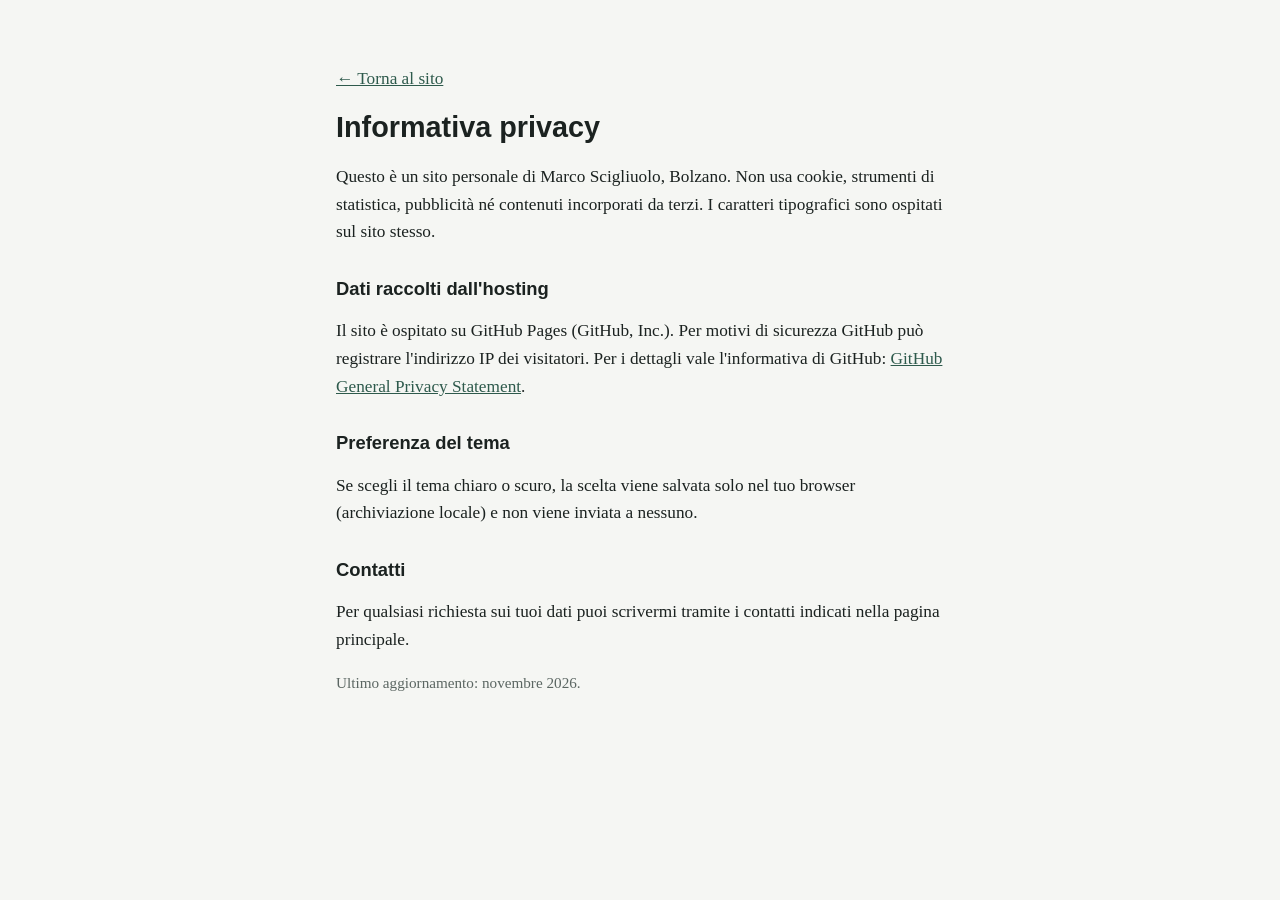
==== privacy.html @ 16144907 "Prima versione del sito: chi sono, work in progress, BIM News, contatti Co-Authored-By: Claude Opus " ====
<!DOCTYPE html>
<html lang="it">
<head>
<meta charset="utf-8">
<meta name="viewport" content="width=device-width, initial-scale=1">
<title>Privacy · Marco Scigliuolo</title>
<meta name="color-scheme" content="light dark">
<style>
:root{--bg:#f5f6f3;--ink:#1b2220;--muted:#5b6662;--accent:#2e5a4c}
@media (prefers-color-scheme:dark){:root{--bg:#121715;--ink:#e6ebe8;--muted:#97a39e;--accent:#8fc4ae}}
body{margin:0;background:var(--bg);color:var(--ink);font:1.08rem/1.6 Georgia,"Times New Roman",serif}
main{max-width:38rem;margin:0 auto;padding:3rem max(16px,env(safe-area-inset-right,0px)) 4rem max(16px,env(safe-area-inset-left,0px))}
h1{font:700 1.8rem/1.1 "Arial Narrow",Arial,sans-serif}
h2{font:700 1.15rem/1.2 "Arial Narrow",Arial,sans-serif;margin-top:2rem}
a{color:var(--accent)}
p.small{color:var(--muted);font-size:.95rem}
</style>
</head>
<body>
<main>
<p><a href="./">← Torna al sito</a></p>
<h1>Informativa privacy</h1>
<p>Questo è un sito personale di Marco Scigliuolo, Bolzano. Non usa cookie, strumenti di statistica, pubblicità né contenuti incorporati da terzi. I caratteri tipografici sono ospitati sul sito stesso.</p>
<h2>Dati raccolti dall'hosting</h2>
<p>Il sito è ospitato su GitHub Pages (GitHub, Inc.). Per motivi di sicurezza GitHub può registrare l'indirizzo IP dei visitatori. Per i dettagli vale l'informativa di GitHub: <a href="https://docs.github.com/en/site-policy/privacy-policies/github-general-privacy-statement" rel="noopener">GitHub General Privacy Statement</a>.</p>
<h2>Preferenza del tema</h2>
<p>Se scegli il tema chiaro o scuro, la scelta viene salvata solo nel tuo browser (archiviazione locale) e non viene inviata a nessuno.</p>
<h2>Contatti</h2>
<p>Per qualsiasi richiesta sui tuoi dati puoi scrivermi tramite i contatti indicati nella pagina principale.</p>
<p class="small">Ultimo aggiornamento: novembre 2026.</p>
</main>
</body>
</html>
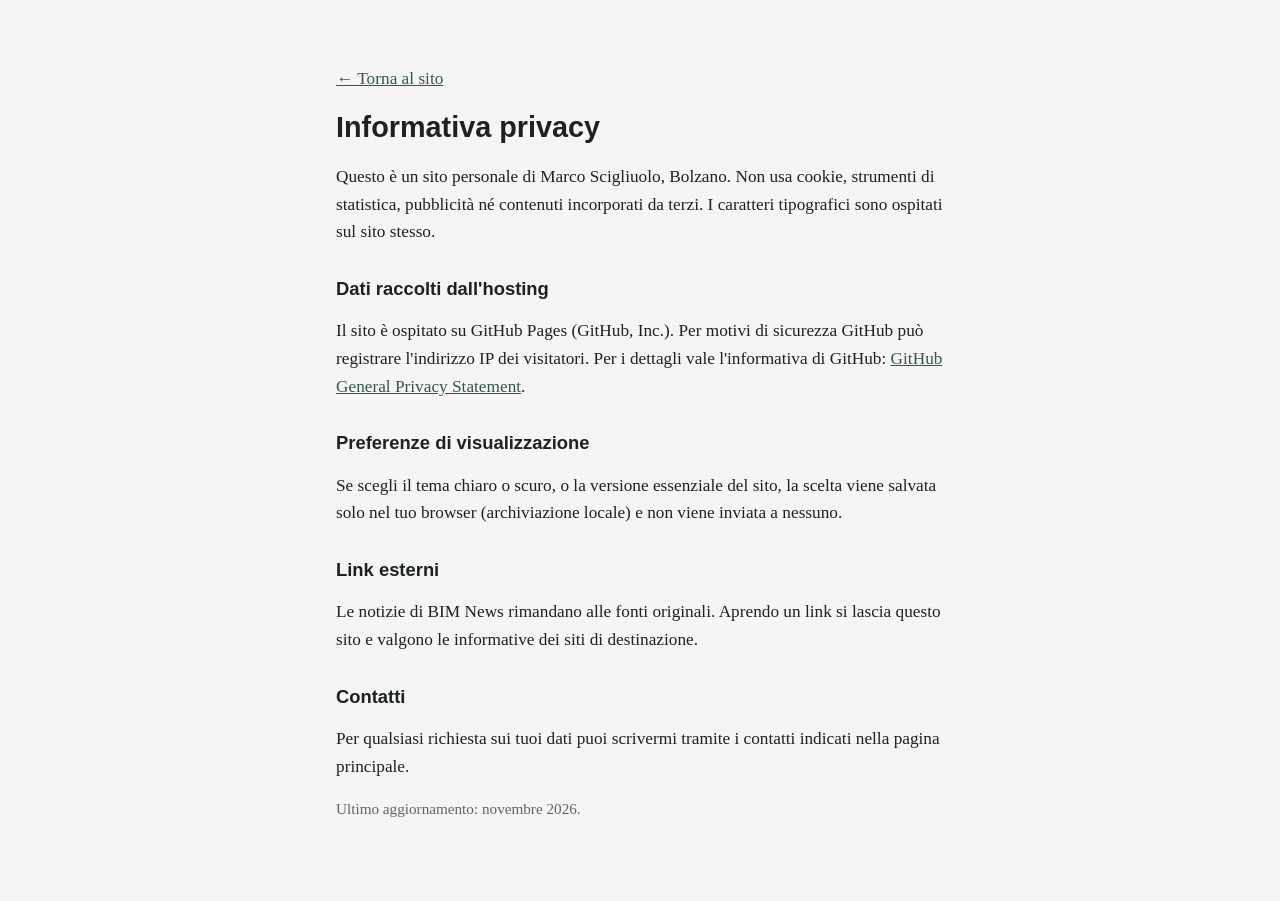
==== commit 2ccb7dea: "Sito a pagine: home con anteprime, BIM News con mappa e filtri, timeline delle norme - Home con ante" ====
--- a/privacy.html
+++ b/privacy.html
@@ -23,8 +23,10 @@
 <p>Questo è un sito personale di Marco Scigliuolo, Bolzano. Non usa cookie, strumenti di statistica, pubblicità né contenuti incorporati da terzi. I caratteri tipografici sono ospitati sul sito stesso.</p>
 <h2>Dati raccolti dall'hosting</h2>
 <p>Il sito è ospitato su GitHub Pages (GitHub, Inc.). Per motivi di sicurezza GitHub può registrare l'indirizzo IP dei visitatori. Per i dettagli vale l'informativa di GitHub: <a href="https://docs.github.com/en/site-policy/privacy-policies/github-general-privacy-statement" rel="noopener">GitHub General Privacy Statement</a>.</p>
-<h2>Preferenza del tema</h2>
-<p>Se scegli il tema chiaro o scuro, la scelta viene salvata solo nel tuo browser (archiviazione locale) e non viene inviata a nessuno.</p>
+<h2>Preferenze di visualizzazione</h2>
+<p>Se scegli il tema chiaro o scuro, o la versione essenziale del sito, la scelta viene salvata solo nel tuo browser (archiviazione locale) e non viene inviata a nessuno.</p>
+<h2>Link esterni</h2>
+<p>Le notizie di BIM News rimandano alle fonti originali. Aprendo un link si lascia questo sito e valgono le informative dei siti di destinazione.</p>
 <h2>Contatti</h2>
 <p>Per qualsiasi richiesta sui tuoi dati puoi scrivermi tramite i contatti indicati nella pagina principale.</p>
 <p class="small">Ultimo aggiornamento: novembre 2026.</p>
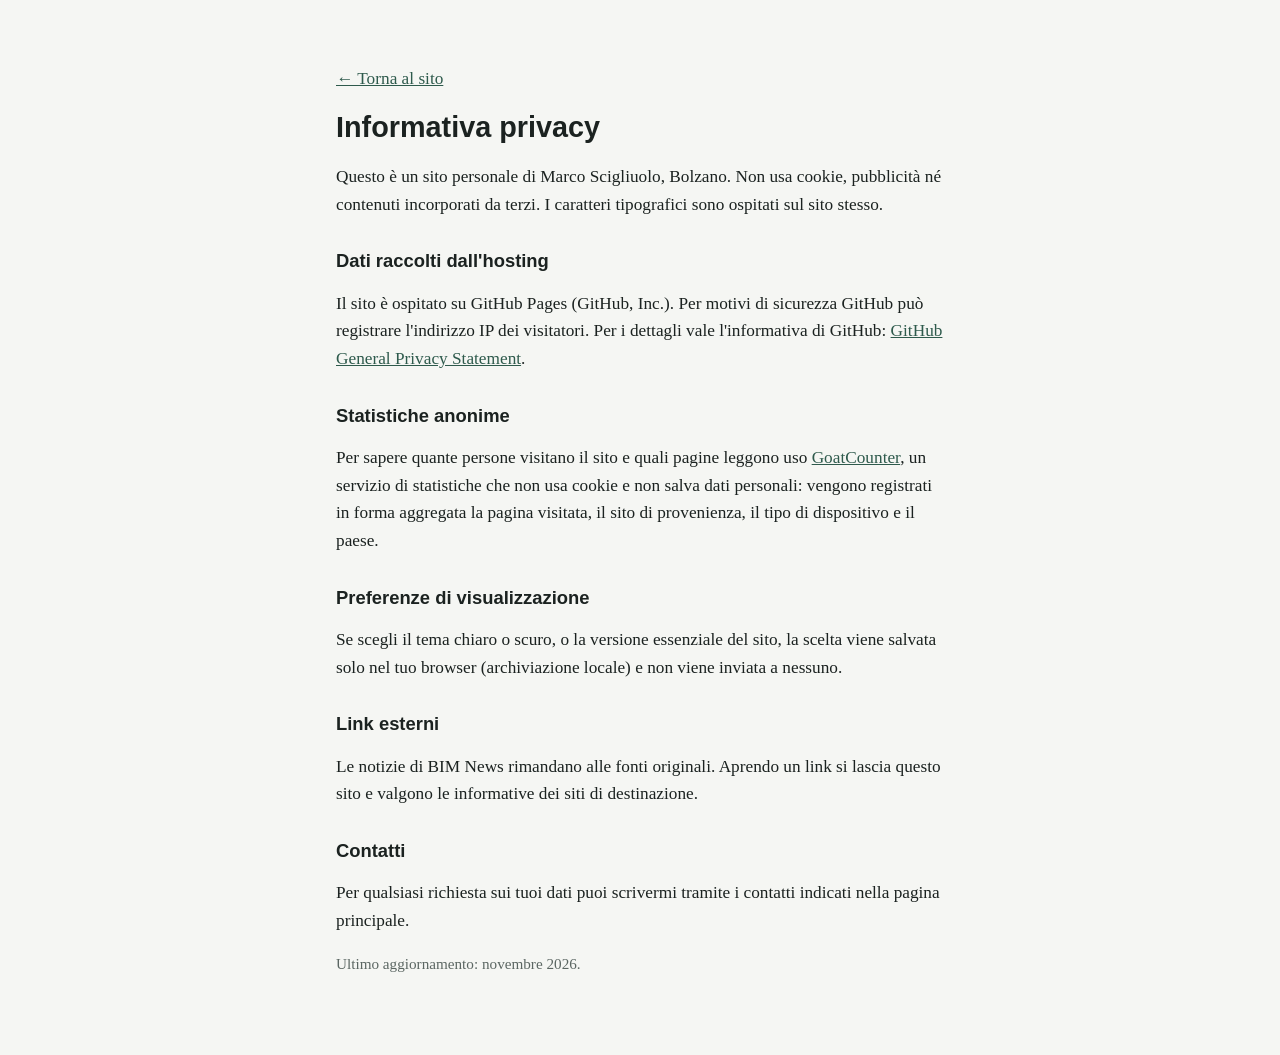
==== commit cc5e0931: "Statistiche anonime con GoatCounter e informativa aggiornata Co-Authored-By: Claude Opus 5.5 <norepl" ====
--- a/privacy.html
+++ b/privacy.html
@@ -20,9 +20,11 @@
 <main>
 <p><a href="./">← Torna al sito</a></p>
 <h1>Informativa privacy</h1>
-<p>Questo è un sito personale di Marco Scigliuolo, Bolzano. Non usa cookie, strumenti di statistica, pubblicità né contenuti incorporati da terzi. I caratteri tipografici sono ospitati sul sito stesso.</p>
+<p>Questo è un sito personale di Marco Scigliuolo, Bolzano. Non usa cookie, pubblicità né contenuti incorporati da terzi. I caratteri tipografici sono ospitati sul sito stesso.</p>
 <h2>Dati raccolti dall'hosting</h2>
 <p>Il sito è ospitato su GitHub Pages (GitHub, Inc.). Per motivi di sicurezza GitHub può registrare l'indirizzo IP dei visitatori. Per i dettagli vale l'informativa di GitHub: <a href="https://docs.github.com/en/site-policy/privacy-policies/github-general-privacy-statement" rel="noopener">GitHub General Privacy Statement</a>.</p>
+<h2>Statistiche anonime</h2>
+<p>Per sapere quante persone visitano il sito e quali pagine leggono uso <a href="https://www.goatcounter.com" rel="noopener">GoatCounter</a>, un servizio di statistiche che non usa cookie e non salva dati personali: vengono registrati in forma aggregata la pagina visitata, il sito di provenienza, il tipo di dispositivo e il paese.</p>
 <h2>Preferenze di visualizzazione</h2>
 <p>Se scegli il tema chiaro o scuro, o la versione essenziale del sito, la scelta viene salvata solo nel tuo browser (archiviazione locale) e non viene inviata a nessuno.</p>
 <h2>Link esterni</h2>
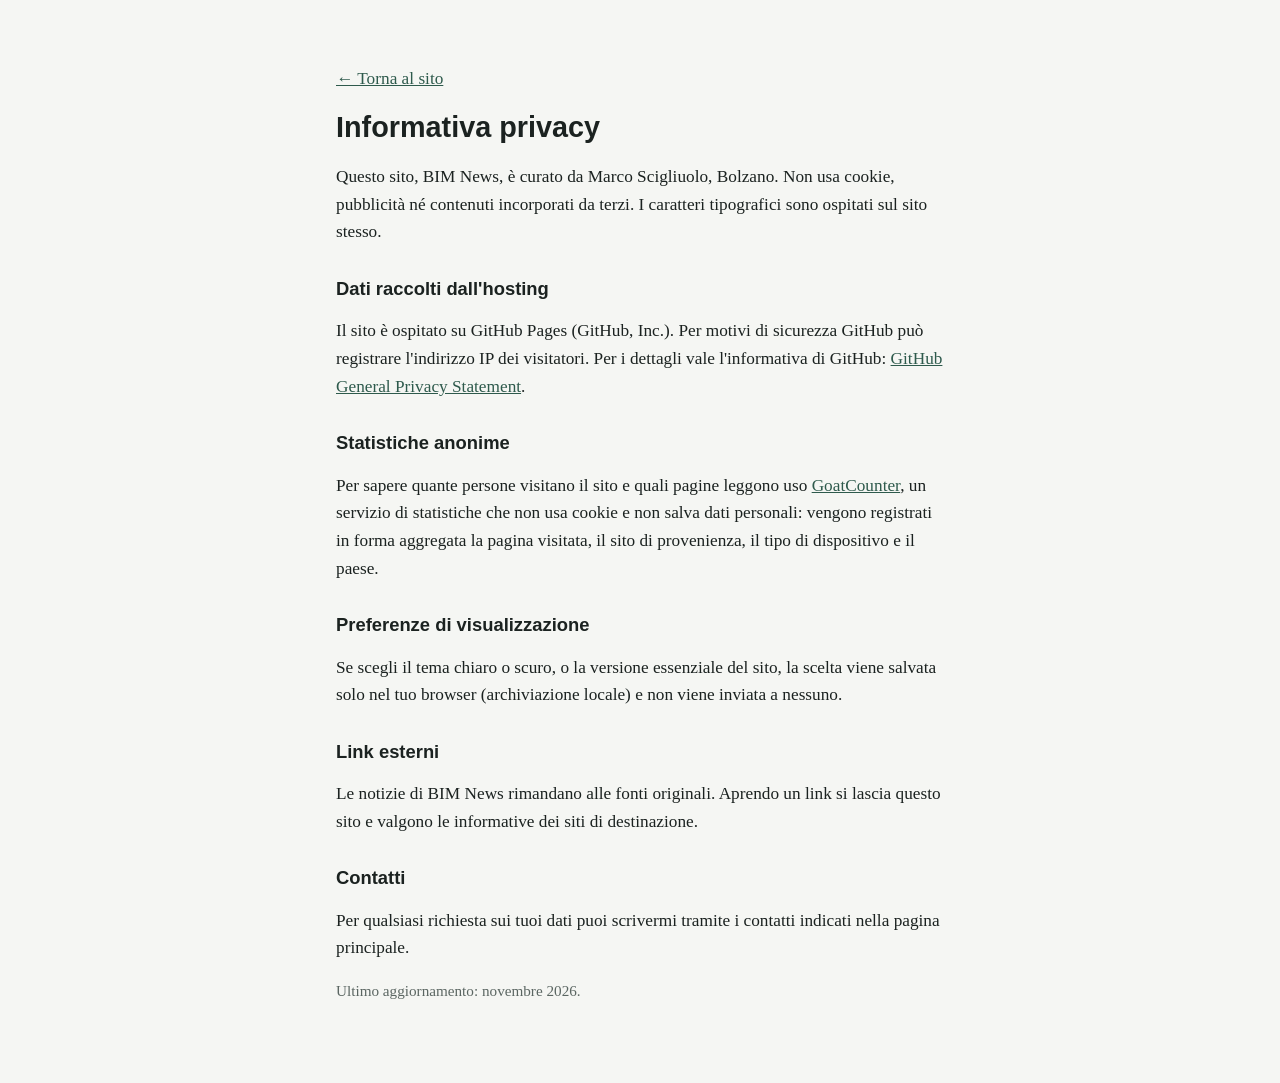
==== commit 9aff1653: "Home: BIM News al primo posto, sito a cura di Marco Scigliuolo - la home apre direttamente BIM News " ====
--- a/privacy.html
+++ b/privacy.html
@@ -20,7 +20,7 @@
 <main>
 <p><a href="./">← Torna al sito</a></p>
 <h1>Informativa privacy</h1>
-<p>Questo è un sito personale di Marco Scigliuolo, Bolzano. Non usa cookie, pubblicità né contenuti incorporati da terzi. I caratteri tipografici sono ospitati sul sito stesso.</p>
+<p>Questo sito, BIM News, è curato da Marco Scigliuolo, Bolzano. Non usa cookie, pubblicità né contenuti incorporati da terzi. I caratteri tipografici sono ospitati sul sito stesso.</p>
 <h2>Dati raccolti dall'hosting</h2>
 <p>Il sito è ospitato su GitHub Pages (GitHub, Inc.). Per motivi di sicurezza GitHub può registrare l'indirizzo IP dei visitatori. Per i dettagli vale l'informativa di GitHub: <a href="https://docs.github.com/en/site-policy/privacy-policies/github-general-privacy-statement" rel="noopener">GitHub General Privacy Statement</a>.</p>
 <h2>Statistiche anonime</h2>
